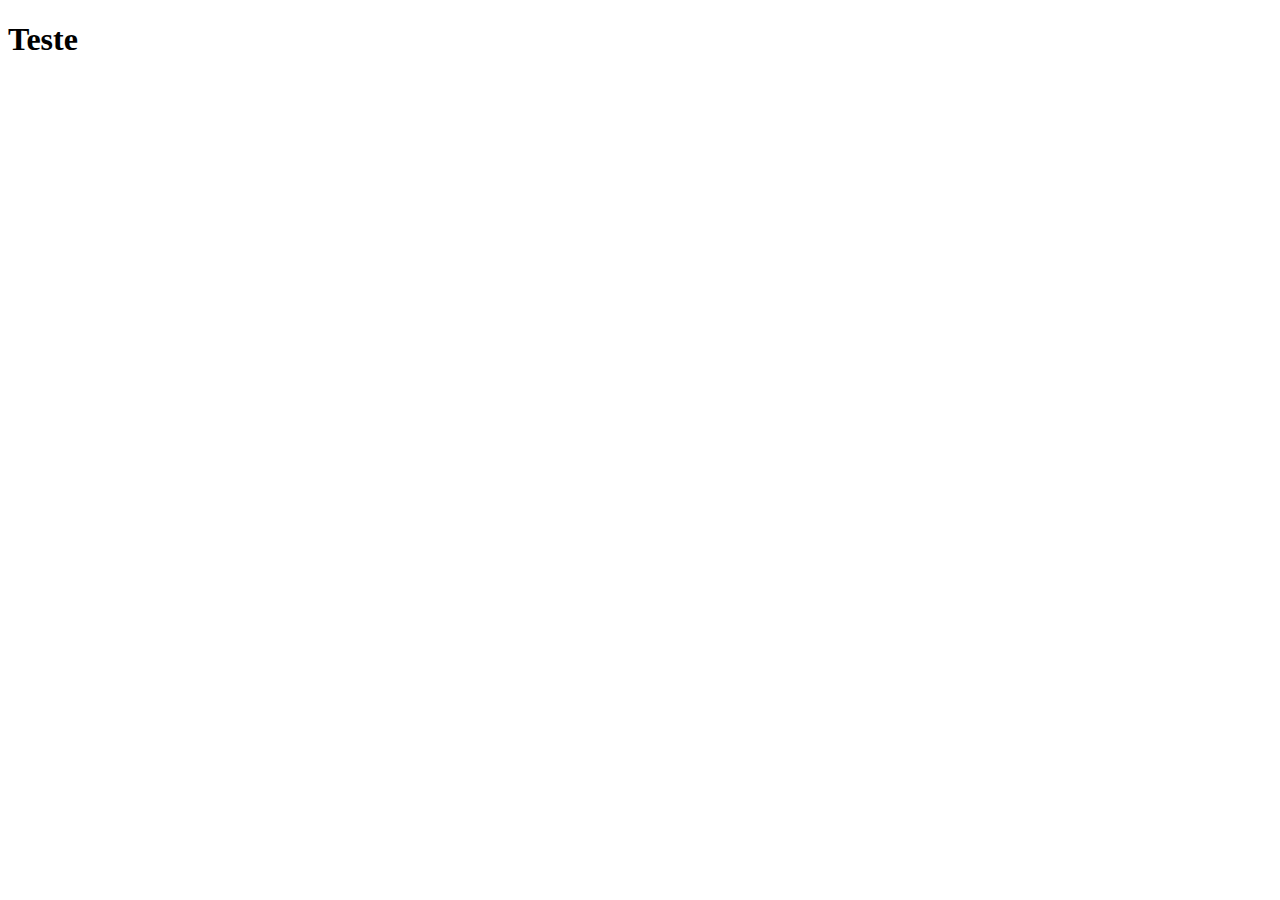
==== index.html @ d404c48e "ajustes" ====
<!-- TODO -->

<!DOCTYPE html>
<html lang="en">
<head>
  <meta charset="UTF-8">
  <meta name="viewport" content="width=device-width, initial-scale=1.0">
  <title>Document</title>
</head>
<body>

  <h1>Teste</h1>

  <?php teste ?>
  
</body>
</html>
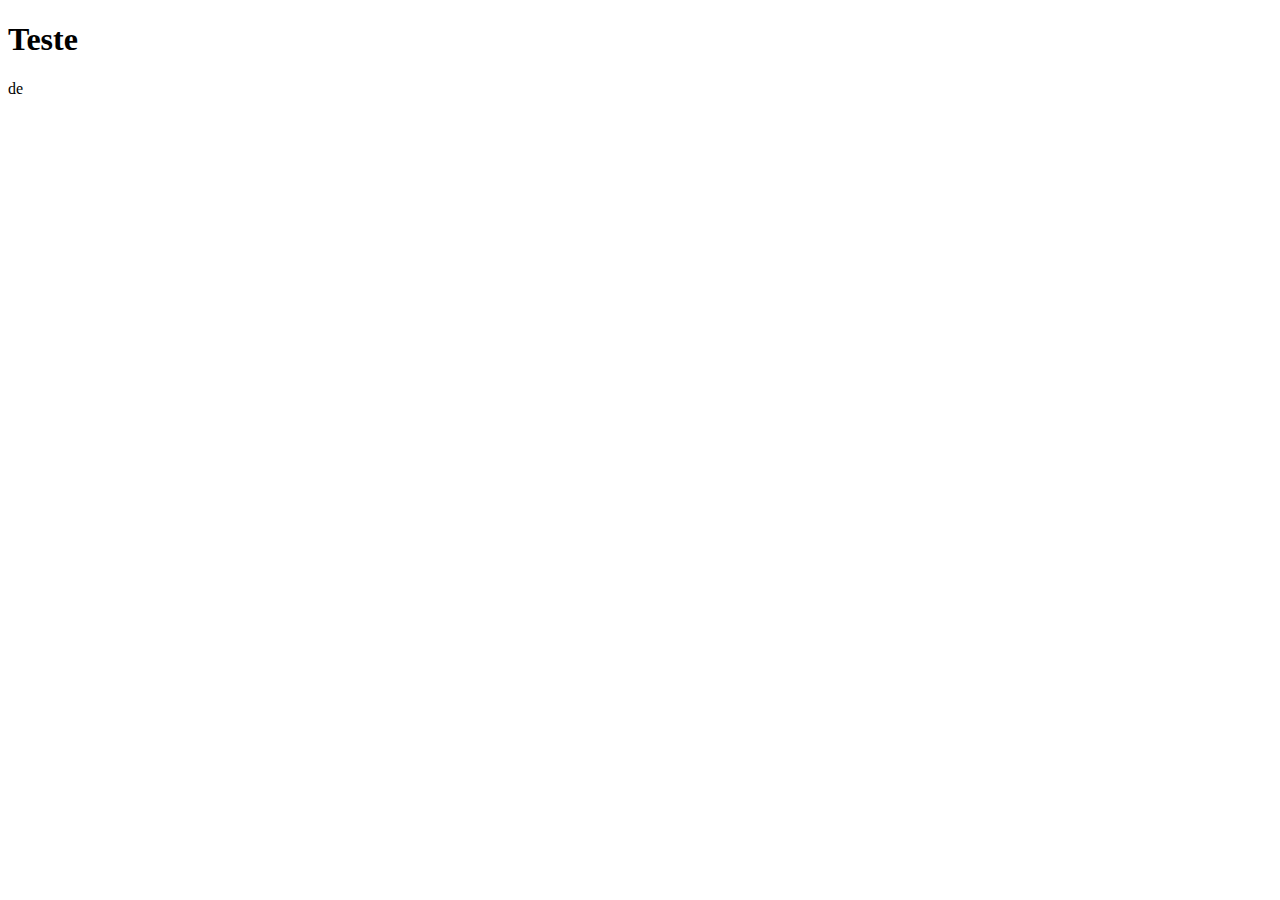
==== commit e07fd671: "ajustes" ====
--- a/index.html
+++ b/index.html
@@ -10,7 +10,7 @@
 <body>
 
   <h1>Teste</h1>
-
+de
   <?php teste ?>
   
 </body>
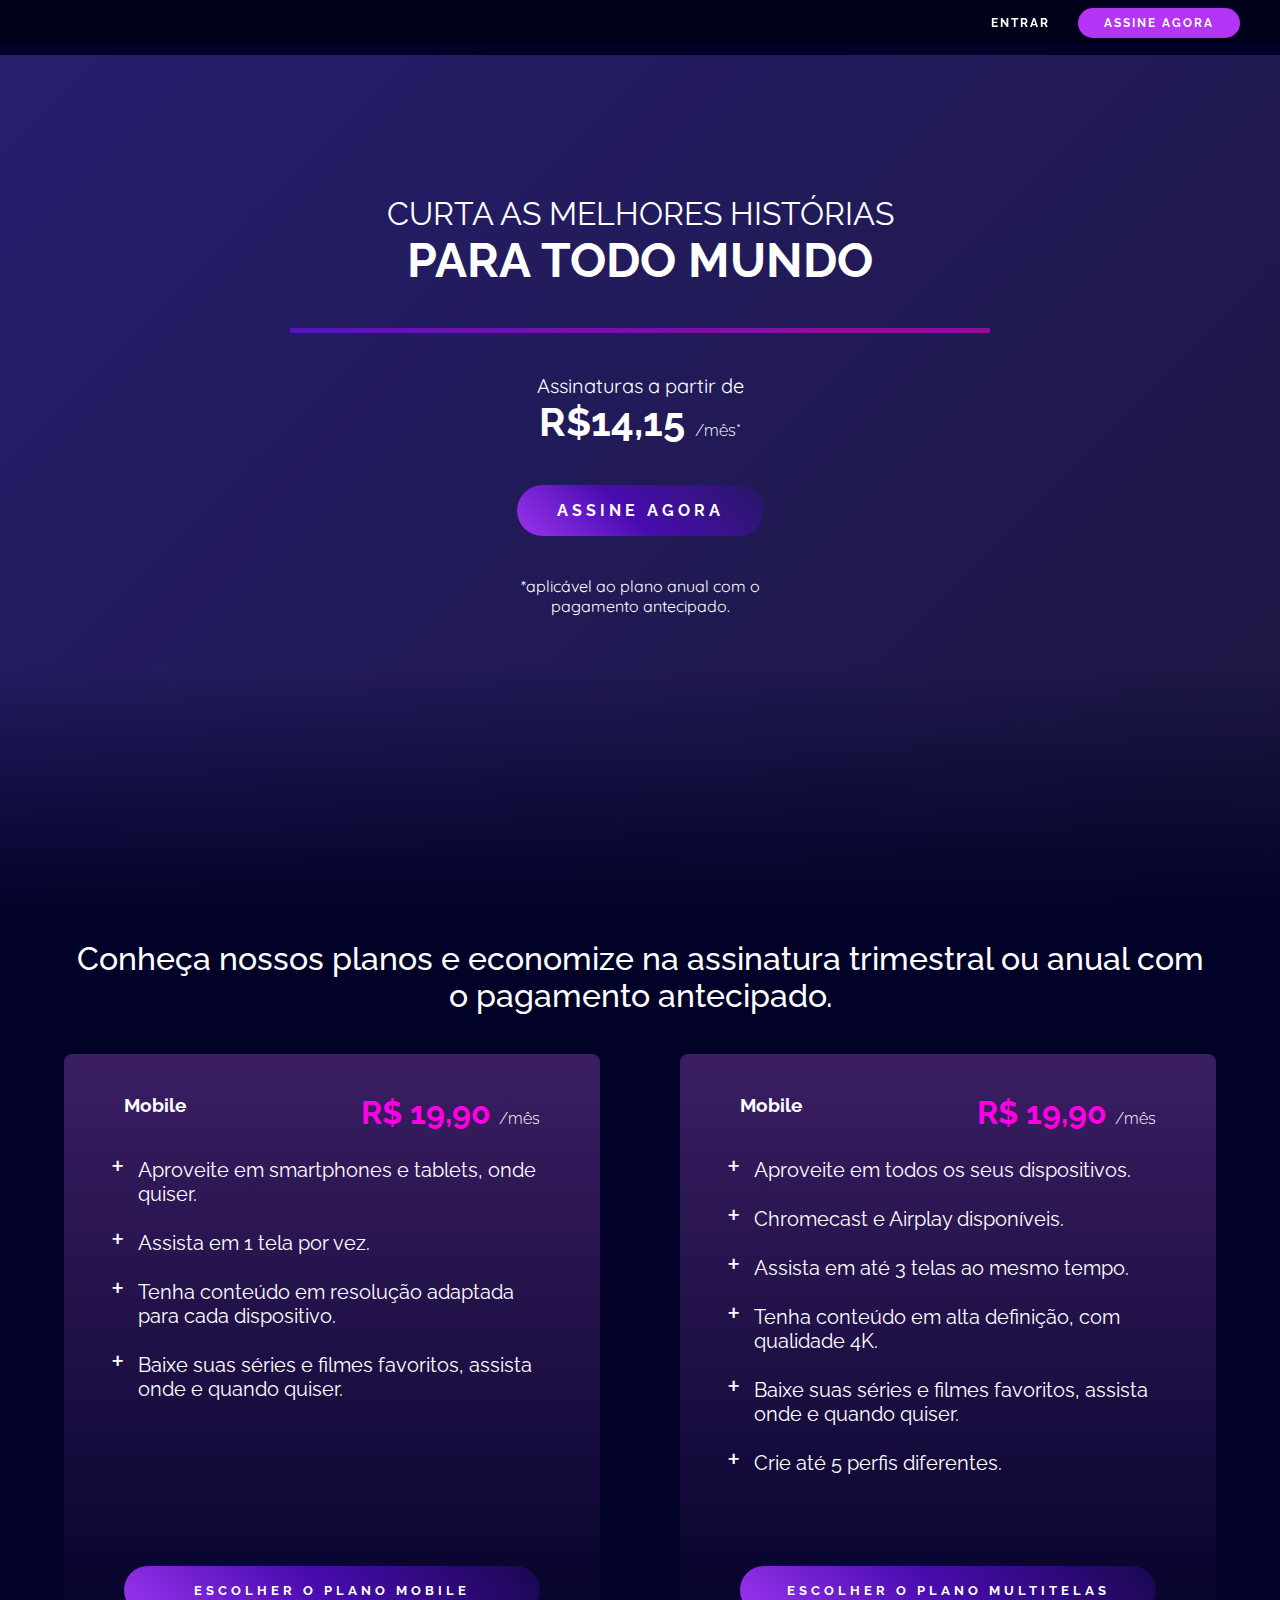
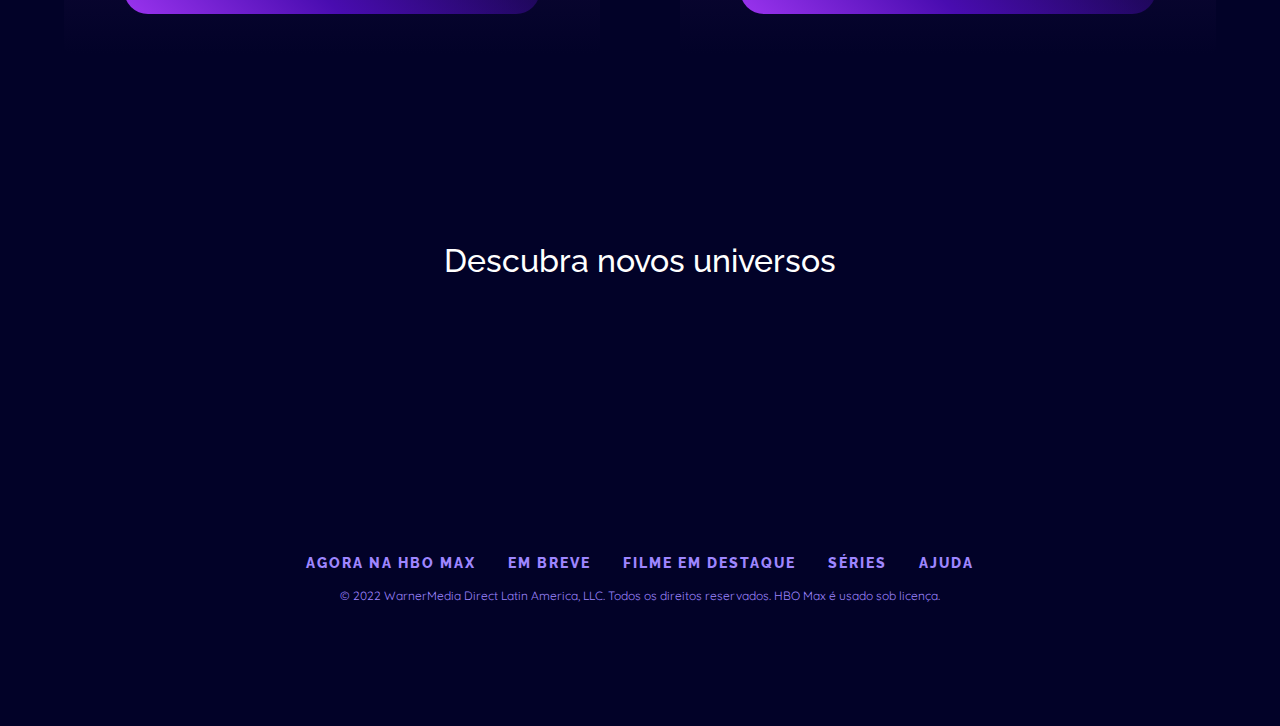
==== commit b1f42a29: "final" ====
--- a/index.html
+++ b/index.html
@@ -1,17 +1,130 @@
-<!-- TODO -->
+<!DOCTYPE html>
+<html lang="pt-br">
 
-<!DOCTYPE html>
-<html lang="en">
 <head>
   <meta charset="UTF-8">
   <meta name="viewport" content="width=device-width, initial-scale=1.0">
-  <title>Document</title>
+  <title>HBO Max</title>
+  <link rel="stylesheet" href="./assets/css/index.css">
 </head>
+
 <body>
+  <nav>
+    <a class="logo" href="index.html">
+      <img src="./assets/images/hbo-logo.svg" alt="">
+    </a>
+    <div class="nav-botoes">
+      <a href="login.html">Entrar</a>
+      <a class="botao" href="#assine">Assine agora</a>
+    </div>
+  </nav>
+  <header>
+    <div class="canais">
+      <img src="./assets/images/hbo.png" alt="">
+      <img src="./assets/images/dc.png" alt="">
+      <img src="./assets/images/wb.png" alt="">
+      <img src="./assets/images/cartoon-network_neutral.png" alt="">
+      <img src="./assets/images/max_originals.png" alt="">
+    </div>
+    <h1>
+      <span>Curta as melhores histórias</span> para todo mundo
+    </h1>
+    <div class="divisoria"></div>
+    <div class="oferta">
+      <p>Assinaturas a partir de</p>
+      <p class="preco-grande">R$14,15 <span>/mês*</span></p>
+    </div>
+    <a class="botao-animado" href="#assine">Assine agora</a>
+    <p class="texto-pequeno">*aplicável ao plano anual com o pagamento antecipado.</p>
+  </header>
+  <main>
+    <section id="assine" class="plano-de-fundo">
+      <div class="container">
+        <h1>Conheça nossos planos e economize na assinatura trimestral ou anual com o pagamento antecipado.</h1>
+        <div class="container-cards">
+          <div class="cards">
+            <div class="conteudo">
+              <div class="topo-card">
+                <h3>Mobile</h3>
+                <p class="rosa">R$ 19,90 <span>/mês</span></p>
+              </div>
+              <ul>
+                <li>Aproveite em smartphones e tablets, onde quiser.</li>
+                <li>Assista em 1 tela por vez.</li>
+                <li>Tenha conteúdo em resolução adaptada para cada dispositivo.</li>
+                <li>Baixe suas séries e filmes favoritos, assista onde e quando quiser.</li>
+              </ul>
+            </div>
+            <button class="botao-gradiente">Escolher o plano mobile</button>
+          </div>
+          <div class="cards">
+            <div class="conteudo">
+              <div class="topo-card">
+                <h3>Mobile</h3>
+                <p class="rosa">R$ 19,90 <span>/mês</span></p>
+              </div>
+              <ul>
+                <li>Aproveite em todos os seus dispositivos.</li>
+                <li>Chromecast e Airplay disponíveis.</li>
+                <li>Assista em até 3 telas ao mesmo tempo.</li>
+                <li>Tenha conteúdo em alta definição, com qualidade 4K.</li>
+                <li>Baixe suas séries e filmes favoritos, assista onde e quando quiser.</li>
+                <li>Crie até 5 perfis diferentes.</li>
+              </ul>
+            </div>
+            <button class="botao-gradiente">Escolher o plano multitelas</button>
+          </div>
+        </div>
+      </div>
+    </section>
+    <section class="programas">
+      <h2>Descubra novos universos</h2>
+      <div class="programas-container">
+        <div class="programas-cards">
+          <img src="./assets/images/hbo-default_0.webp" alt="">
+        </div>
+        <div class="programas-cards">
+          <img src="./assets/images/MAX-Default.webp" alt="">
+        </div>
+        <div class="programas-cards">
+          <img src="./assets/images/DC_Default.webp" alt="">
+        </div>
+        <div class="programas-cards">
+          <img src="./assets/images/WB-Default.webp" alt="">
+        </div>
+        <div class="programas-cards">
+          <img src="./assets/images/CN-Default.webp" alt="">
+        </div>
+        <div class="programas-cards">
+          <img src="./assets/images/UCL-Default.webp" alt="">
+        </div>
+      </div>
+    </section>
+  </main>
+  <footer>
+    <div class="footer-links">
+      <a href="https://www.hbomax.com/br/pt/sitemap">Agora na HBO Max</a>
+      <a href="https://www.hbomax.com/br/pt/coming-soon">Em breve</a>
+      <a href="https://www.hbomax.com/br/pt/feature">Filme em destaque</a>
+      <a href="https://www.hbomax.com/br/pt/series">Séries</a>
+      <a href="https://help.hbomax.com/br">Ajuda</a>
+    </div>
+    <p>© 2022 WarnerMedia Direct Latin America, LLC. Todos os direitos reservados. HBO Max é usado sob licença.</p>
+    <div class="redes-sociais">
+      <a href="https://www.facebook.com/HBOMaxBr/">
+        <img src="./assets/images/fb_0.png" alt="">
+      </a>
+      <a href="https://twitter.com/HBOMaxBR">
+        <img src="./assets/images/twitter_0.png" alt="">
+      </a>
+      <a href="https://www.instagram.com/hbomaxbr/">
+        <img src="./assets/images/instagram_0.png" alt="">
+      </a>
+      <a href="https://www.youtube.com/c/hbomaxbr">
+        <img src="./assets/images/youtube_0.png" alt="">
+      </a>
+    </div>
+  </footer>
+</body>
 
-  <h1>Teste</h1>
-de
-  <?php teste ?>
-  
-</body>
 </html>--- a/assets/css/index.css
+++ b/assets/css/index.css
@@ -0,0 +1,347 @@
+@import url("./global.css");
+
+header {
+    margin-top: 55px;
+    background-image: linear-gradient(-45deg, #56125b, #0f0f10, #271e6e);
+    padding: 100px 0 300px;
+    background-size: 400% 400%;
+    animation: background-animation 10s ease infinite alternate;
+    display: flex;
+    flex-direction: column;
+    align-items: center;
+    gap: 40px;
+    position: relative;
+}
+
+header .canais {
+    display: flex;
+    justify-content: center;
+    flex-wrap: wrap;
+    align-items: center;
+    gap: 24px;
+}
+
+header h1 {
+    font-size: 3rem;
+    text-transform: uppercase;
+    text-align: center;
+}
+
+header h1 span {
+    display: block;
+    font-size: 2rem;
+    font-weight: lighter;
+}
+
+header .divisoria {
+    width: 70%;
+    max-width: 700px;
+    height: 5px;
+    background-image: linear-gradient( 90deg, #5516ba, rgba(255, 0, 229, 0.5) 80% );
+}
+
+header .oferta {
+    font-size: 1.25rem;
+    text-align: center;
+}
+
+header .oferta .preco-grande {
+    font-size: 2.5rem;
+    font-weight: bold;
+    font-family: "Raleway", sans-serif;
+}
+
+header .oferta .preco-grande span {
+    font-size: 1rem;
+    font-weight: 300;
+}
+
+header .botao-animado {
+    letter-spacing: 4px;
+    color: white;
+    text-decoration: none;
+    font-weight: 700;
+    text-transform: uppercase;
+    padding: 16px 40px;
+    background-image: linear-gradient( 45deg, #9b34ef 0%, #490cb0 20%, transparent 50% );
+    background-size: 250%;
+    border-radius: 50px;
+    outline: 2px solid transparent;
+    transition: background 1s, outline 1s, transform 1s;
+    animation: botao-animado 2.2s linear infinite;
+}
+
+header .botao-animado:hover {
+    background-position: 100%;
+    outline: 2px solid #ff00e5;
+    transform: scale(1.05);
+}
+
+header .texto-pequeno {
+    max-width: 300px;
+    text-align: center;
+}
+
+header::after {
+    content: "";
+    width: 100%;
+    height: 250px;
+    position: absolute;
+    bottom: 0;
+    background-image: linear-gradient(0deg, #020228, transparent);
+}
+
+/* main */
+
+main .plano-de-fundo  {
+    background-image: url('../images/background-movies-series.png');
+    background-size: cover;
+    scroll-margin-top: 80px;
+}
+
+main .plano-de-fundo .container {
+    text-align: center;
+    max-width: 1200px;
+    margin: auto;
+    padding: 24px;
+}
+
+main .plano-de-fundo .container h1 {
+    font-size: 2rem;
+    font-weight: 500;
+}
+
+main .plano-de-fundo .container .container-cards {
+    margin: 40px 0;
+    display: flex;
+    gap: 80px;
+    perspective: 2000px;
+    perspective-origin: top;
+}
+
+main .plano-de-fundo .container .container-cards:has(.cards:nth-child(1):hover) .cards:nth-child(2) {
+    transform: rotatey(-45deg);
+}
+
+main .plano-de-fundo .container .container-cards:has(.cards:nth-child(2):hover) .cards:nth-child(1) {
+    transform: rotateY(45deg);
+}
+
+main .plano-de-fundo .container .container-cards .cards {
+    background-image: linear-gradient(0deg, transparent, #3b1e63);
+    display: flex;
+    flex-direction: column;
+    justify-content: space-between;
+    padding: 40px 60px;
+    min-height: 600px;
+    border-radius: 8px;
+    transition: transform 1s ease-in-out;
+}
+
+main .plano-de-fundo .container .container-cards .cards .conteudo li {
+    text-align: left;
+    font-size: 1.25rem;
+    list-style: none;
+    margin-bottom: 14px;
+    padding-left: 14px;
+}
+
+main .plano-de-fundo .container .container-cards .cards .conteudo li::marker {
+    content: "+";
+    font-size: 2rem;
+}
+
+main .plano-de-fundo .container .container-cards .cards .conteudo .topo-card {
+    display: flex;
+    justify-content: space-between;
+    margin-bottom: 16px;
+}
+
+main .plano-de-fundo .container .container-cards .cards .conteudo .topo-card .rosa {
+    font-size: 2rem;
+    font-weight: 700;
+    font-family: "Raleway", sans-serif;
+    color: #ff00e5;
+}
+
+main .plano-de-fundo .container .container-cards .cards .conteudo .topo-card .rosa span {
+    font-size: 1rem;
+    font-weight: 300;
+    color: white;
+}
+
+/* cards de programas */
+
+main .programas {
+    text-align: center;
+    margin: 100px auto;
+    max-width: 1200px;
+    padding: 24px;
+}
+
+main .programas h2 {
+    font-size: 2rem;
+    font-weight: 500;
+}
+
+main .programas .programas-container {
+    display: grid;
+    grid-template-columns: repeat(3, 1fr);
+    gap: 40px;
+    margin-top: 40px;
+}
+
+main .programas .programas-container .programas-cards {
+    border-radius: 16px;
+    border: 2px solid transparent;
+    background-size: cover;
+    background-position: center;
+    background-repeat: no-repeat;
+    transition: transform 0.8s, border 1s;
+}
+
+main .programas .programas-container .programas-cards:hover {
+    transform: scale(1.05);
+    border: 2px solid #b535f6;
+}
+
+main .programas .programas-container .programas-cards img {
+    transition: opacity 2s;
+}
+
+main .programas .programas-container .programas-cards img:hover {
+    opacity: 0;
+}
+
+main .programas .programas-container .programas-cards:nth-child(1):hover {
+    background-image: url("../images/hbo-hover_0.webp");
+}
+
+main .programas .programas-container .programas-cards:nth-child(2):hover {
+    background-image: url("../images/MAX-Hover.webp");
+}
+
+main .programas .programas-container .programas-cards:nth-child(3):hover {
+    background-image: url("../images/DC-Hover.webp");
+}
+
+main .programas .programas-container .programas-cards:nth-child(4):hover {
+    background-image: url("../images/WB-Hover.webp");
+}
+
+main .programas .programas-container .programas-cards:nth-child(5):hover {
+    background-image: url("../images/CN-Hover.png");
+}
+
+main .programas .programas-container .programas-cards:nth-child(6):hover {
+    background-image: url("../images/UCL-Hover.webp");
+}
+
+main .programas .programas-container .programas-cards img {
+    width: 100%;
+}
+
+@keyframes background-animation {
+    0% {
+        background-position: 0% 50%;
+    }
+    50% {
+        background-position: 100% 50%;
+    }
+    100% {
+        background-position: 0% 50%;
+    }
+}
+
+@keyframes botao-animado {
+    0% {
+        transform: rotate(0);
+    }
+    15% {
+        transform: rotate(-15deg);
+    }
+    20% {
+        transform: rotate(10deg);
+    }
+    25%  {
+        transform: rotate(-10deg);
+    }
+    30% {
+        transform: rotate(10deg);
+    }
+    35% {
+        transform: rotate(-10deg);
+    }
+    40%, 100% {
+        transform: rotate(0);
+    }
+}
+
+@media screen  and (max-width: 1200px) {
+    main .plano-de-fundo .container .container-cards {
+        gap: 40px;
+    }
+}
+
+@media screen  and (max-width: 1140px) {
+    main .plano-de-fundo .container .container-cards {
+        margin: 40px 0;
+        display: flex;
+        flex-direction: column;
+        align-items: center;
+        gap: 80px;
+    }
+    
+    main .plano-de-fundo .container .container-cards .cards {
+        padding: 40px;
+        max-width: 600px;
+        transition: transform 1s ease-in-out;
+    }
+}
+
+@media screen  and (max-width: 800px) {
+    main .programas .programas-container {
+        grid-template-columns: repeat(2, 1fr);
+    }
+}
+
+@media screen  and (max-width: 480px) {
+    header {
+        margin-top: 128px;
+    }
+
+    main .plano-de-fundo  {
+        scroll-margin-top: 120px;
+    }    
+
+    main .programas .programas-container {
+        grid-template-columns: repeat(6, 100%);
+        overflow: auto hidden;
+    }
+
+    main .plano-de-fundo .container .container-cards .cards .conteudo .topo-card {
+        display: flex;
+        flex-direction: column;
+        justify-content: space-between;
+        margin-bottom: 16px;
+    }
+
+    main .plano-de-fundo .container .container-cards .cards .conteudo .topo-card .rosa {
+        font-size: 1.5rem;
+    }
+
+    main .plano-de-fundo .container .container-cards .cards .conteudo li {
+        font-size: 1rem;
+    }
+}
+
+@media (pointer: coarse) {
+    main .programas .programas-container .programas-cards:hover {
+        transform: none;
+    }
+
+    main .plano-de-fundo .container .container-cards:has(.cards:nth-child(1):hover) .cards:nth-child(2), 
+    main .plano-de-fundo .container .container-cards:has(.cards:nth-child(2):hover) .cards:nth-child(1) {
+        transform: none;
+    }
+}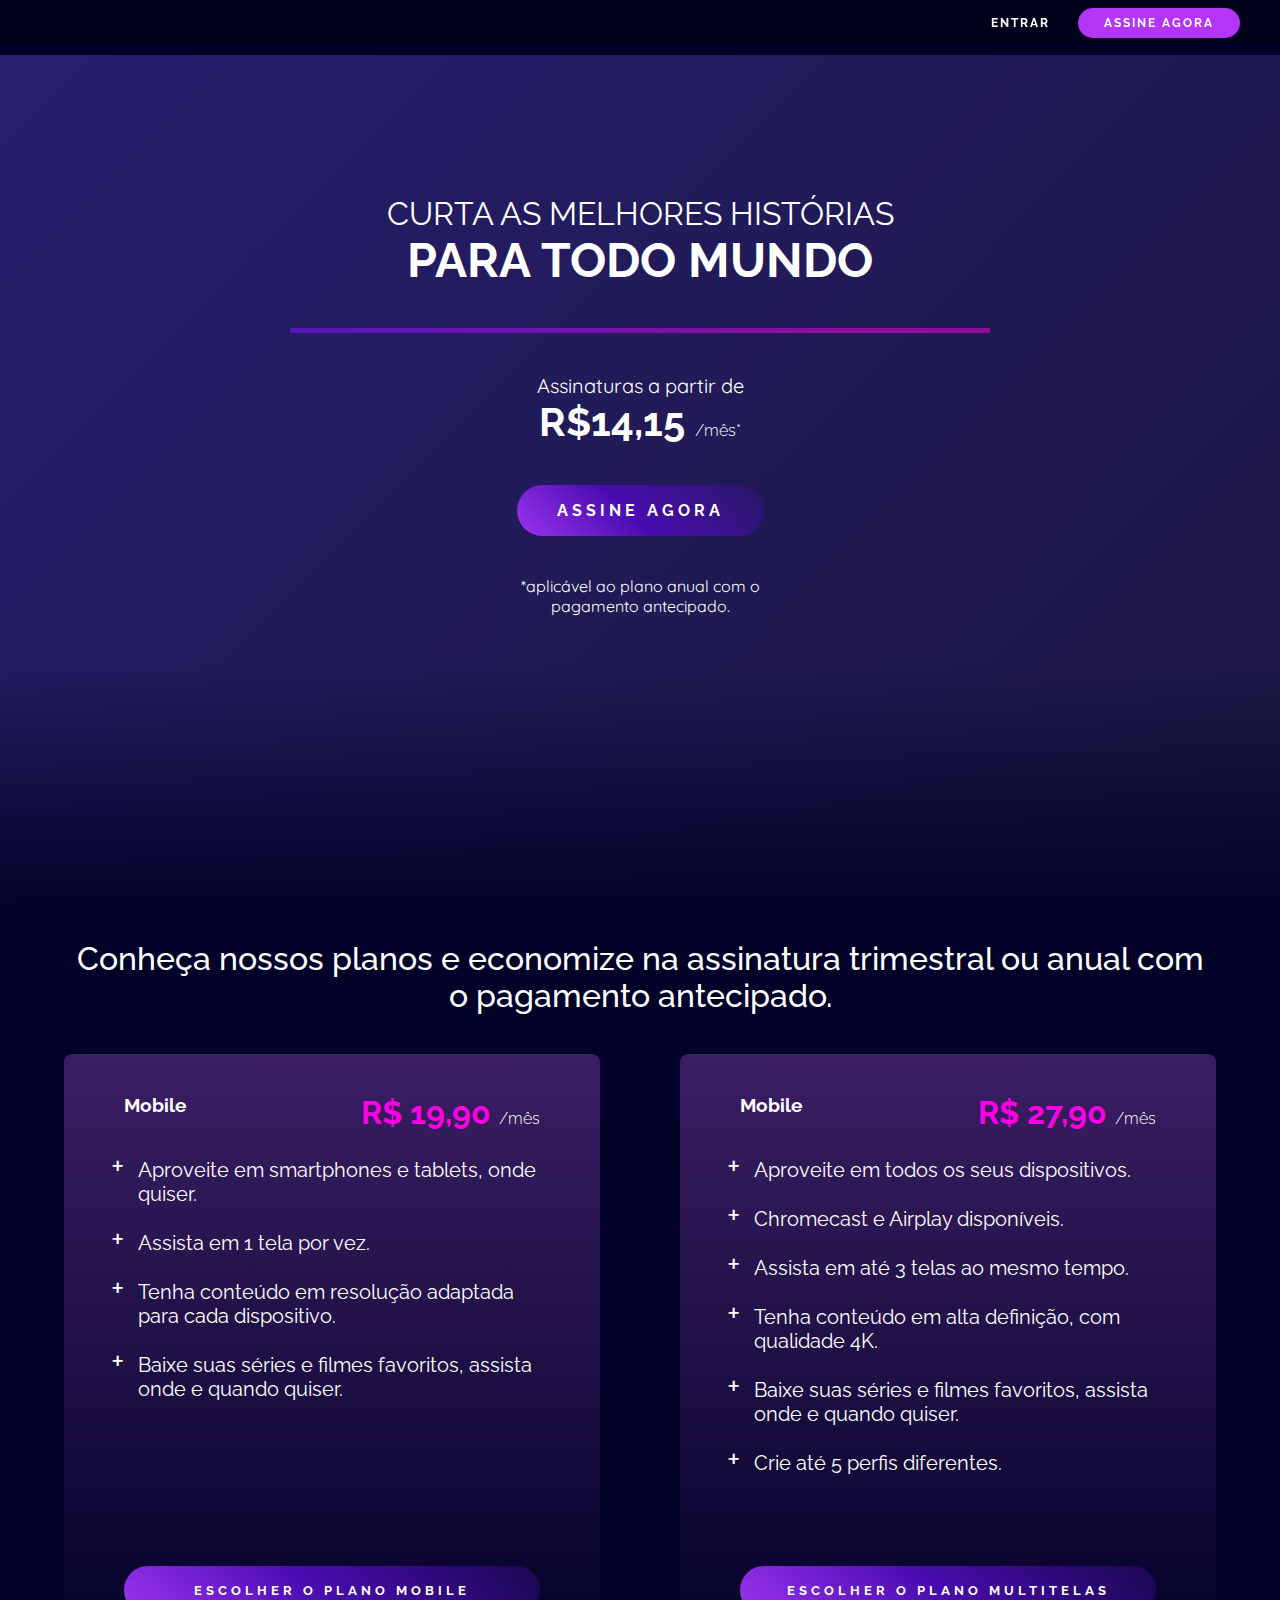
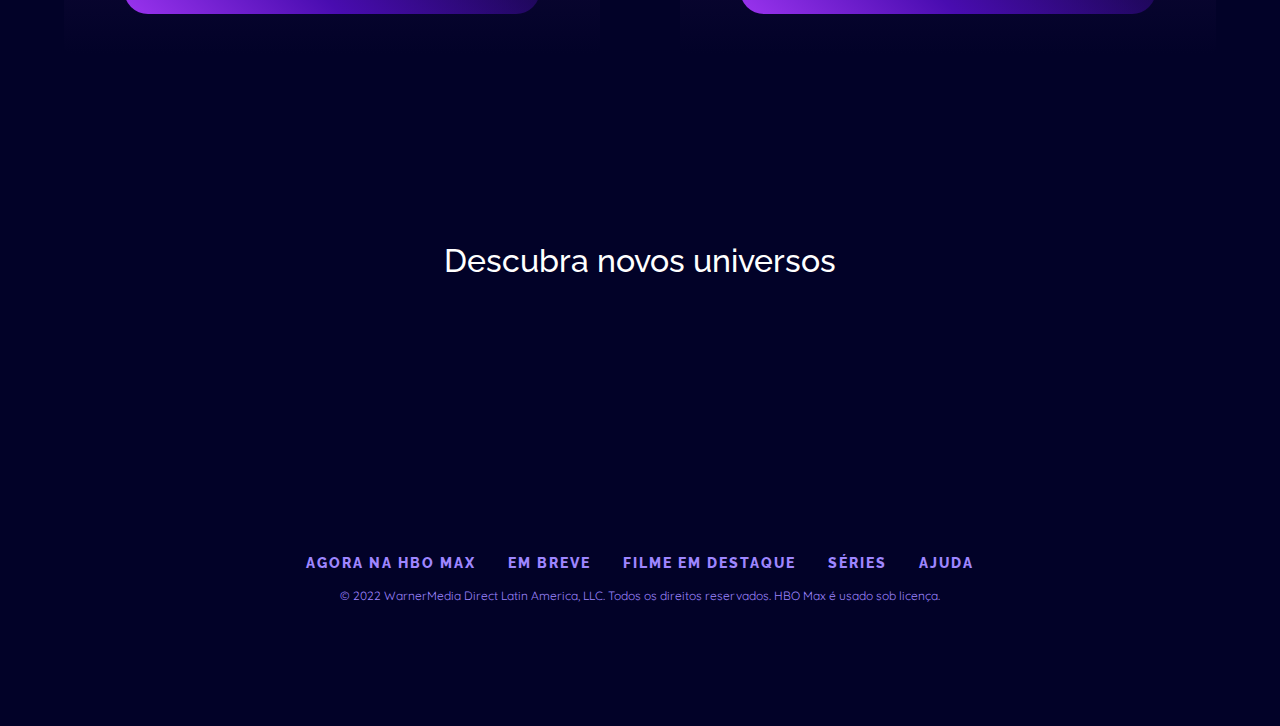
==== commit 2dd204a5: "final-2" ====
--- a/index.html
+++ b/index.html
@@ -61,7 +61,7 @@
             <div class="conteudo">
               <div class="topo-card">
                 <h3>Mobile</h3>
-                <p class="rosa">R$ 19,90 <span>/mês</span></p>
+                <p class="rosa">R$ 27,90 <span>/mês</span></p>
               </div>
               <ul>
                 <li>Aproveite em todos os seus dispositivos.</li>
